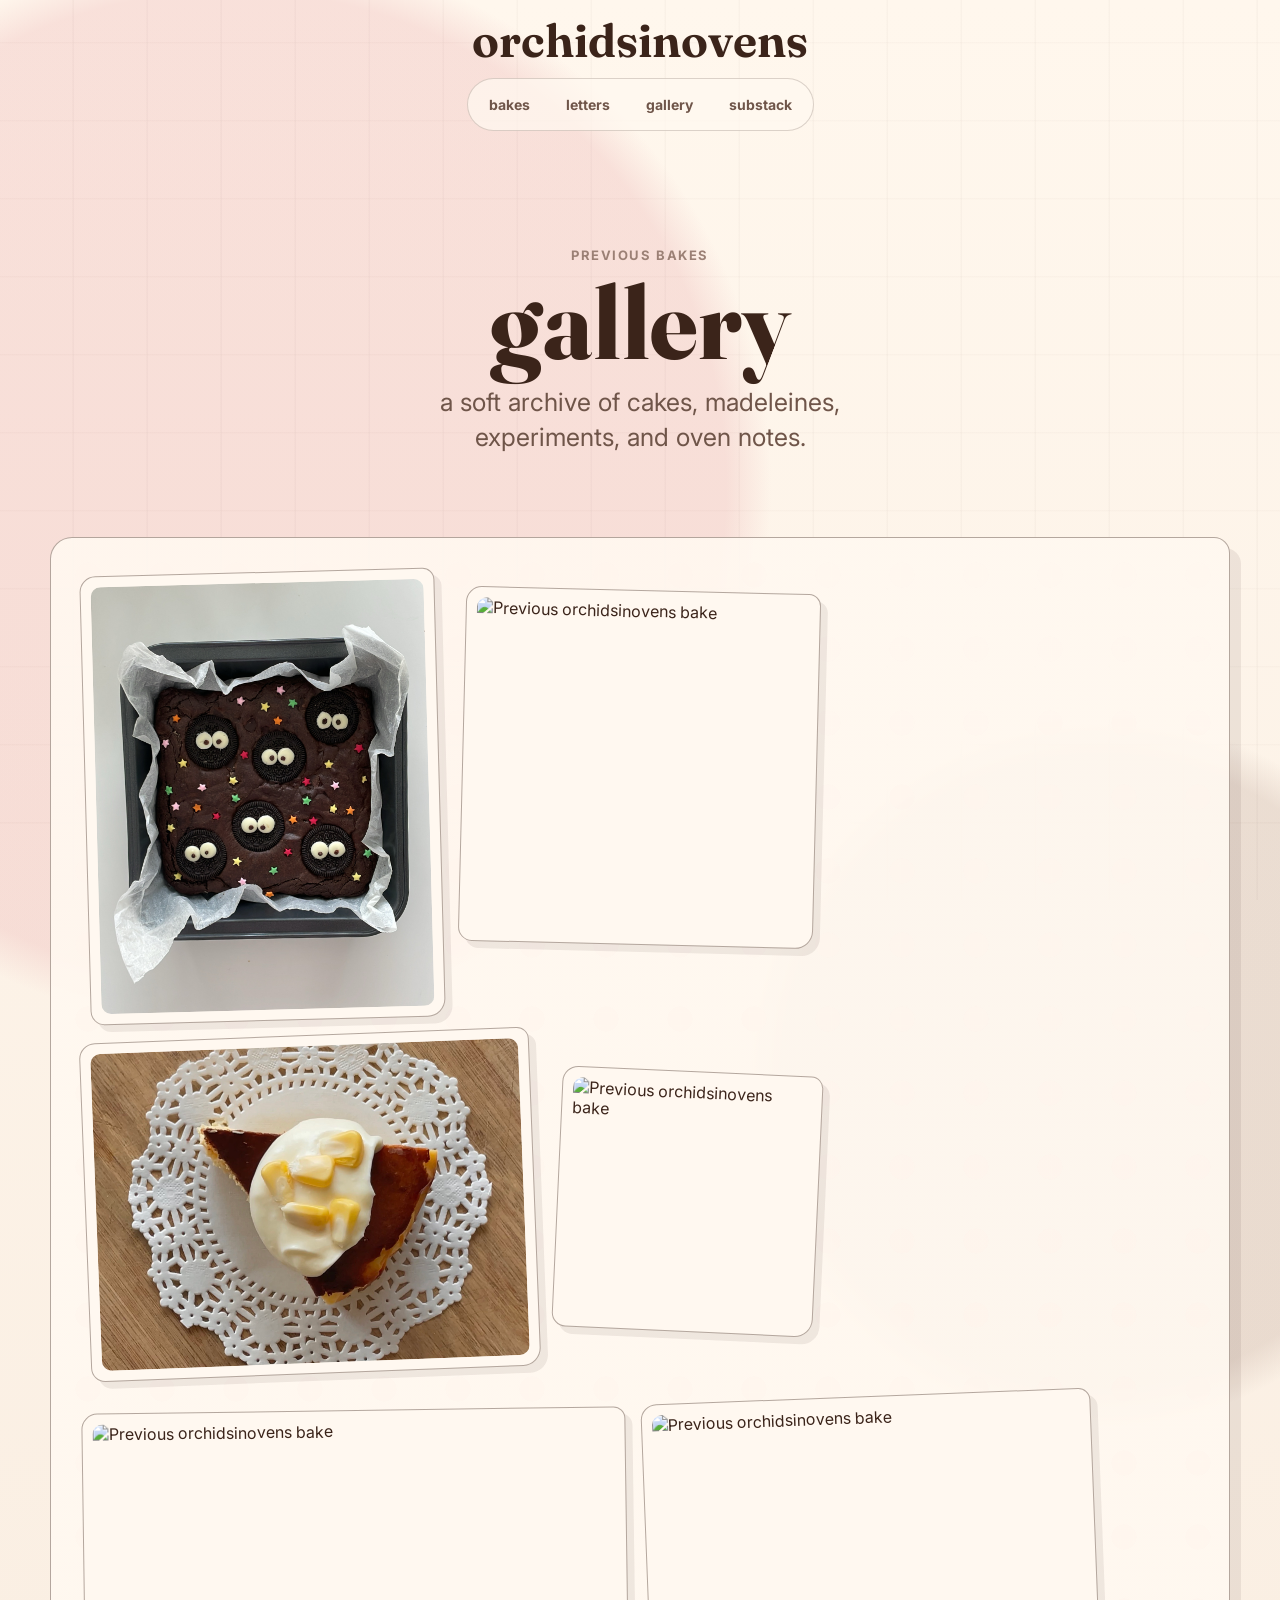
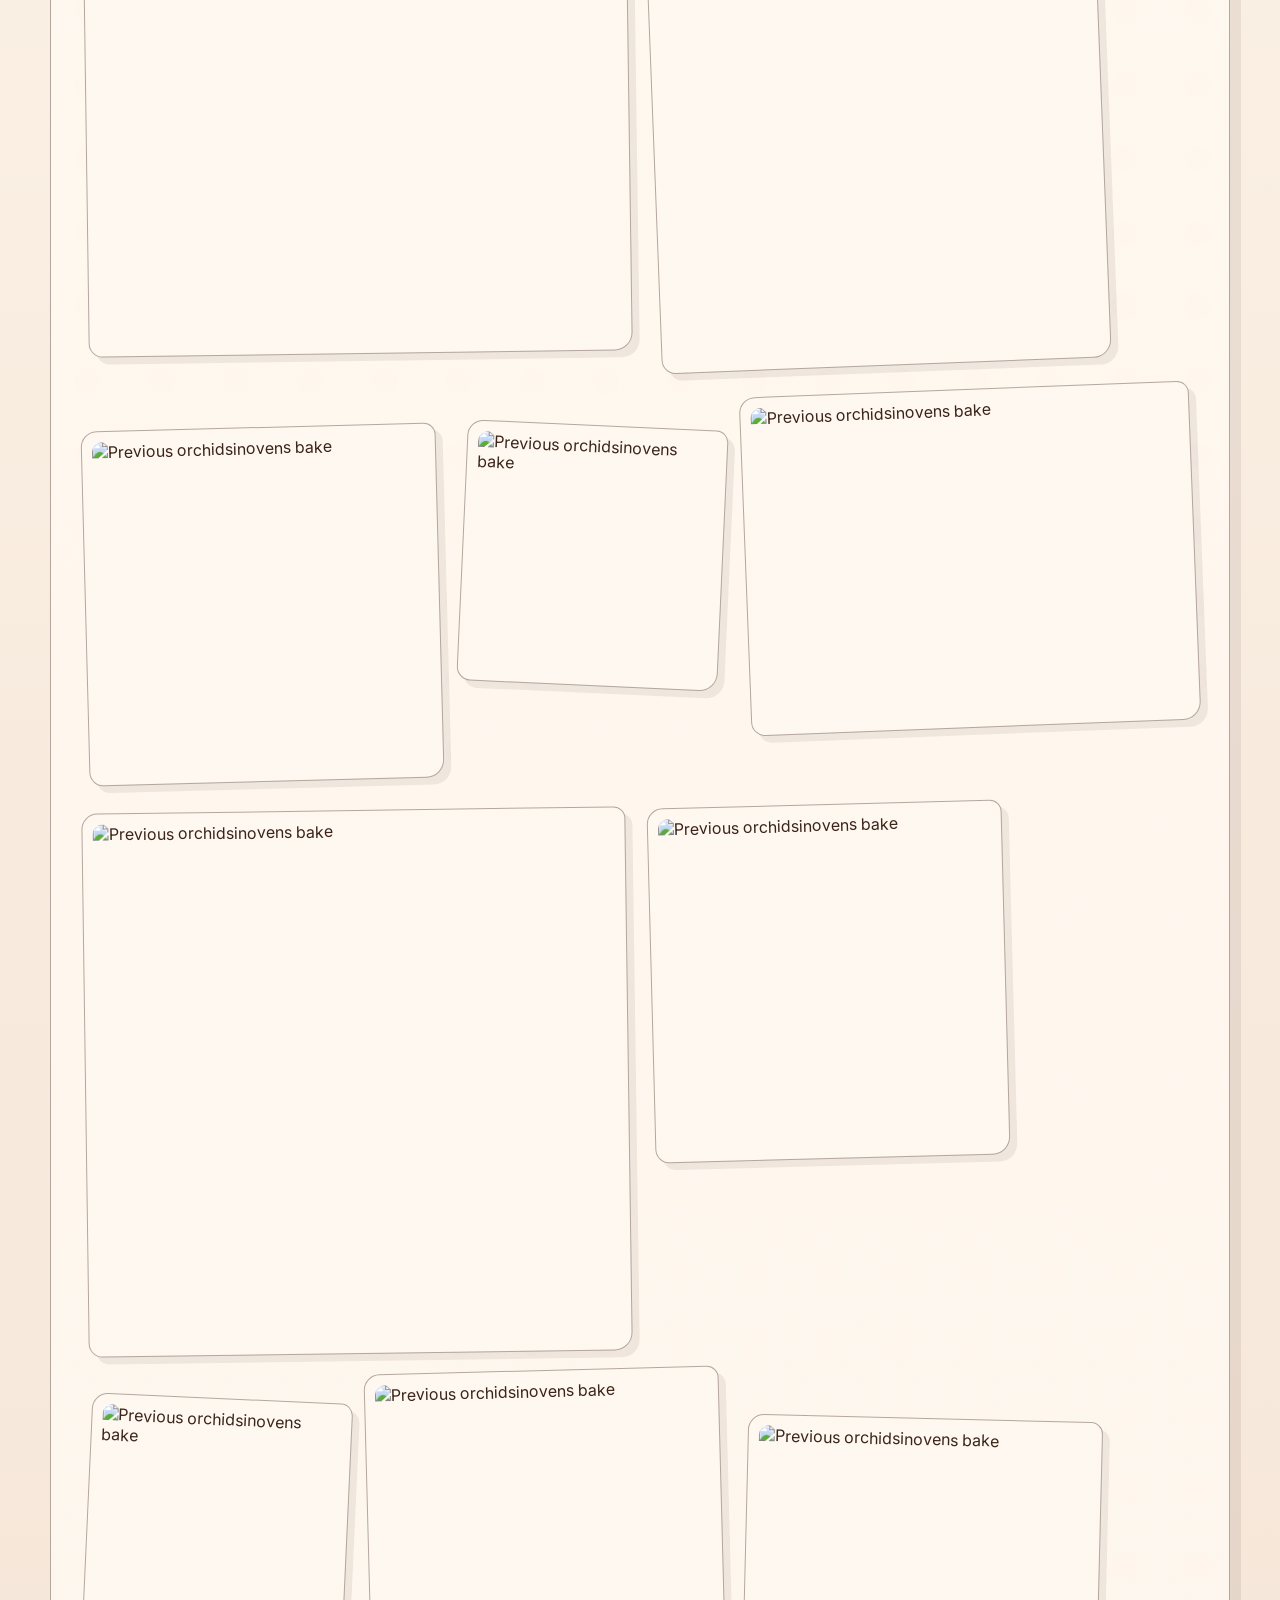
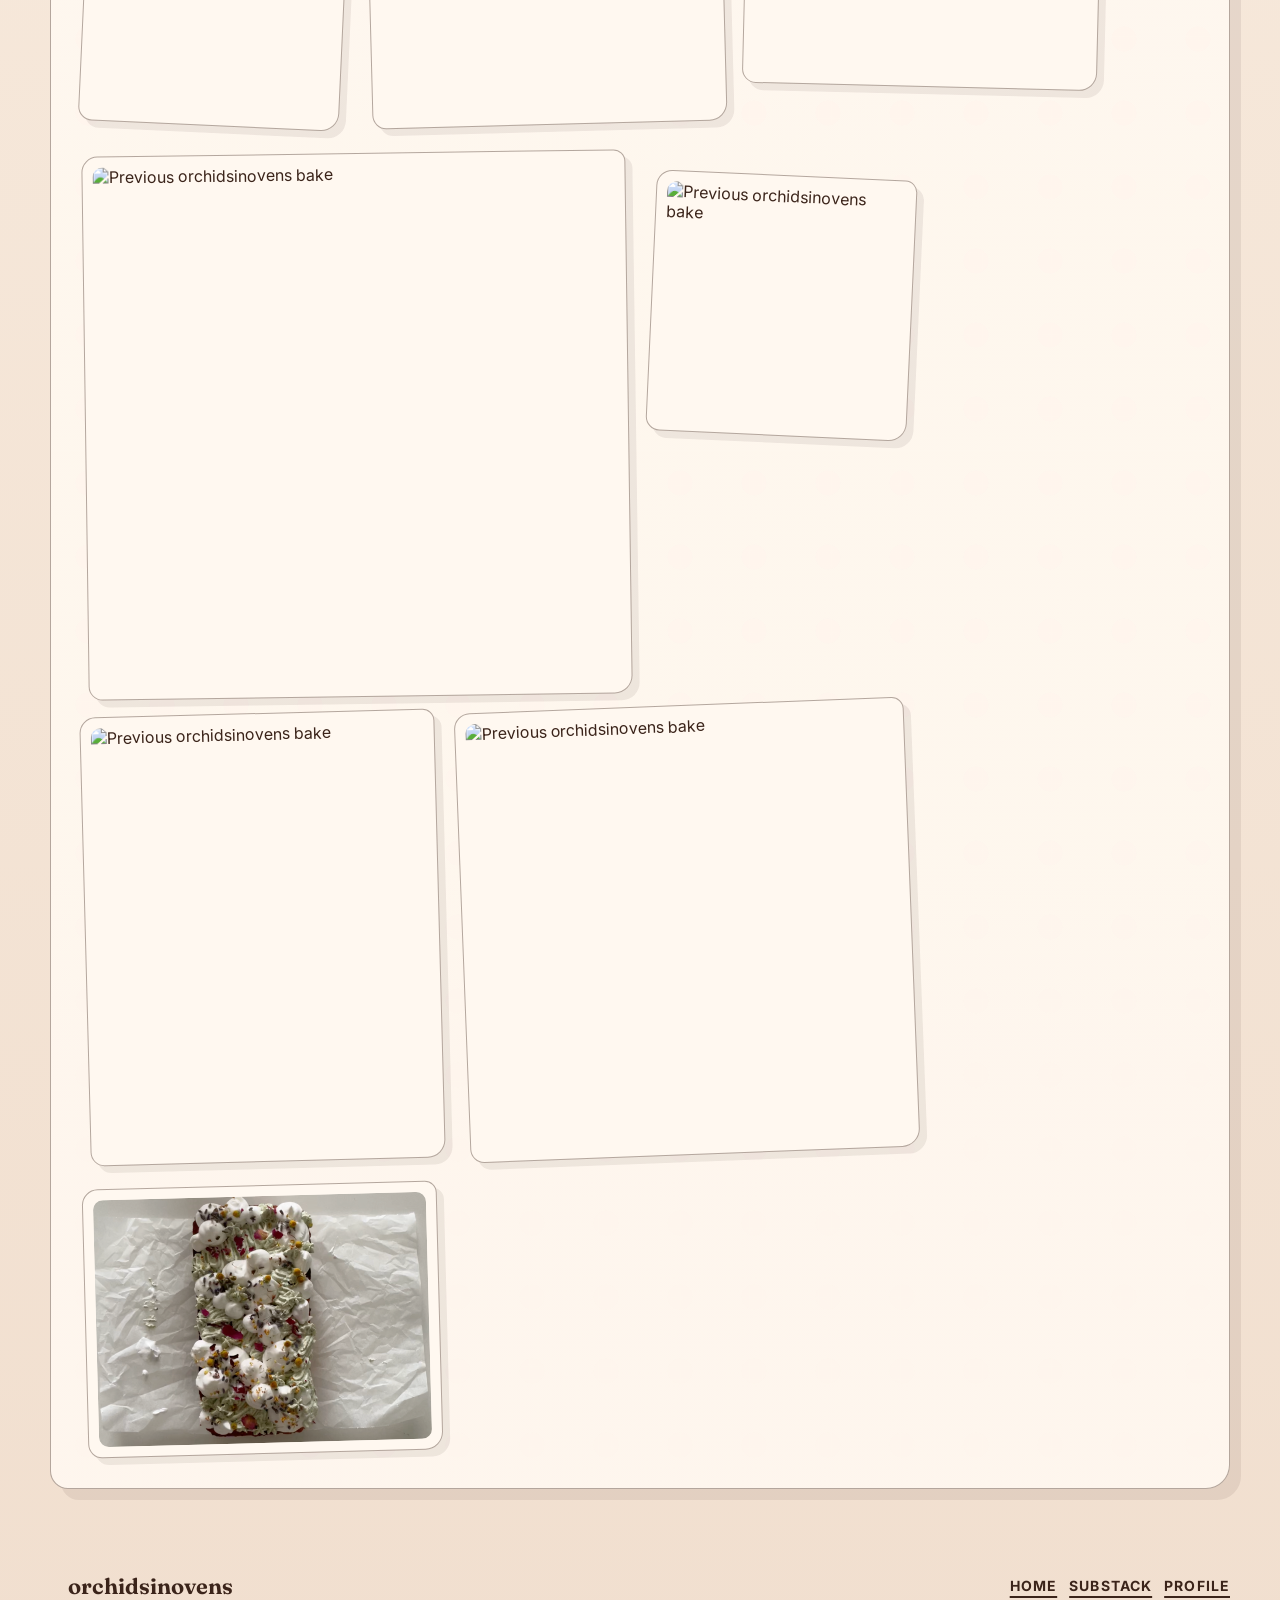
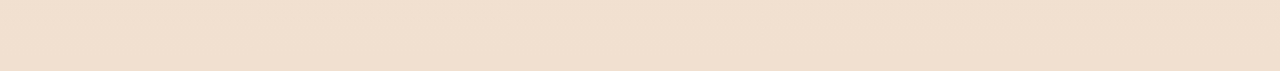
==== gallery.html @ 9a0e417e "Add files via upload" ====
<!doctype html>
<html lang="en">
  <head>
    <meta charset="utf-8">
    <meta name="viewport" content="width=device-width, initial-scale=1">
    <title>gallery / orchidsinovens</title>
    <meta
      name="description"
      content="A gallery archive of previous orchidsinovens bakes."
    >
    <link rel="preconnect" href="https://fonts.googleapis.com">
    <link rel="preconnect" href="https://fonts.gstatic.com" crossorigin>
    <link
      href="https://fonts.googleapis.com/css2?family=Fraunces:opsz,wght@9..144,500;9..144,650;9..144,750&family=Inter:wght@400;500;600;700&display=swap"
      rel="stylesheet"
    >
    <link rel="stylesheet" href="styles.css">
  </head>
  <body>
    <div class="page-shell">
      <header class="site-header" aria-label="Site header">
        <a class="brand-mark" href="index.html" aria-label="orchidsinovens home">
          orchidsinovens
        </a>
        <nav class="nav-links" aria-label="Primary navigation">
          <a href="index.html#bakes">bakes</a>
          <a href="index.html#letters">letters</a>
          <a href="gallery.html">gallery</a>
          <a href="https://orchidsinovens.substack.com/">substack</a>
        </nav>
      </header>

      <main>
        <section class="gallery-hero section-band" aria-labelledby="gallery-title">
          <p class="eyebrow">previous bakes</p>
          <h1 id="gallery-title">gallery</h1>
          <p class="hero-text">
            a soft archive of cakes, madeleines, experiments, and oven notes.
          </p>
        </section>

        <section class="gallery-board section-band" aria-label="Bake photo gallery">
          <figure class="gallery-card tall">
            <img src="[data-uri]" alt="Previous orchidsinovens bake">
          </figure>
          <figure class="gallery-card">
            <img src="[data-uri]" alt="Previous orchidsinovens bake">
          </figure>
          <figure class="gallery-card wide">
            <img src="[data-uri]" alt="Previous orchidsinovens bake">
          </figure>
          <figure class="gallery-card">
            <img src="[data-uri]" alt="Previous orchidsinovens bake">
          </figure>
          <figure class="gallery-card">
            <img src="[data-uri]" alt="Previous orchidsinovens bake">
          </figure>
          <figure class="gallery-card tall">
            <img src="[data-uri]" alt="Previous orchidsinovens bake">
          </figure>
          <figure class="gallery-card">
            <img src="[data-uri]" alt="Previous orchidsinovens bake">
          </figure>
          <figure class="gallery-card">
            <img src="[data-uri]" alt="Previous orchidsinovens bake">
          </figure>
          <figure class="gallery-card wide">
            <img src="[data-uri]" alt="Previous orchidsinovens bake">
          </figure>
          <figure class="gallery-card">
            <img src="[data-uri]" alt="Previous orchidsinovens bake">
          </figure>
          <figure class="gallery-card">
            <img src="[data-uri]" alt="Previous orchidsinovens bake">
          </figure>
          <figure class="gallery-card tall">
            <img src="[data-uri]" alt="Previous orchidsinovens bake">
          </figure>
          <figure class="gallery-card">
            <img src="[data-uri]" alt="Previous orchidsinovens bake">
          </figure>
          <figure class="gallery-card wide">
            <img src="[data-uri]" alt="Previous orchidsinovens bake">
          </figure>
          <figure class="gallery-card">
            <img src="[data-uri]" alt="Previous orchidsinovens bake">
          </figure>
          <figure class="gallery-card">
            <img src="[data-uri]" alt="Previous orchidsinovens bake">
          </figure>
          <figure class="gallery-card tall">
            <img src="[data-uri]" alt="Previous orchidsinovens bake">
          </figure>
          <figure class="gallery-card">
            <img src="[data-uri]" alt="Previous orchidsinovens bake">
          </figure>
          <figure class="gallery-card wide">
            <img src="[data-uri]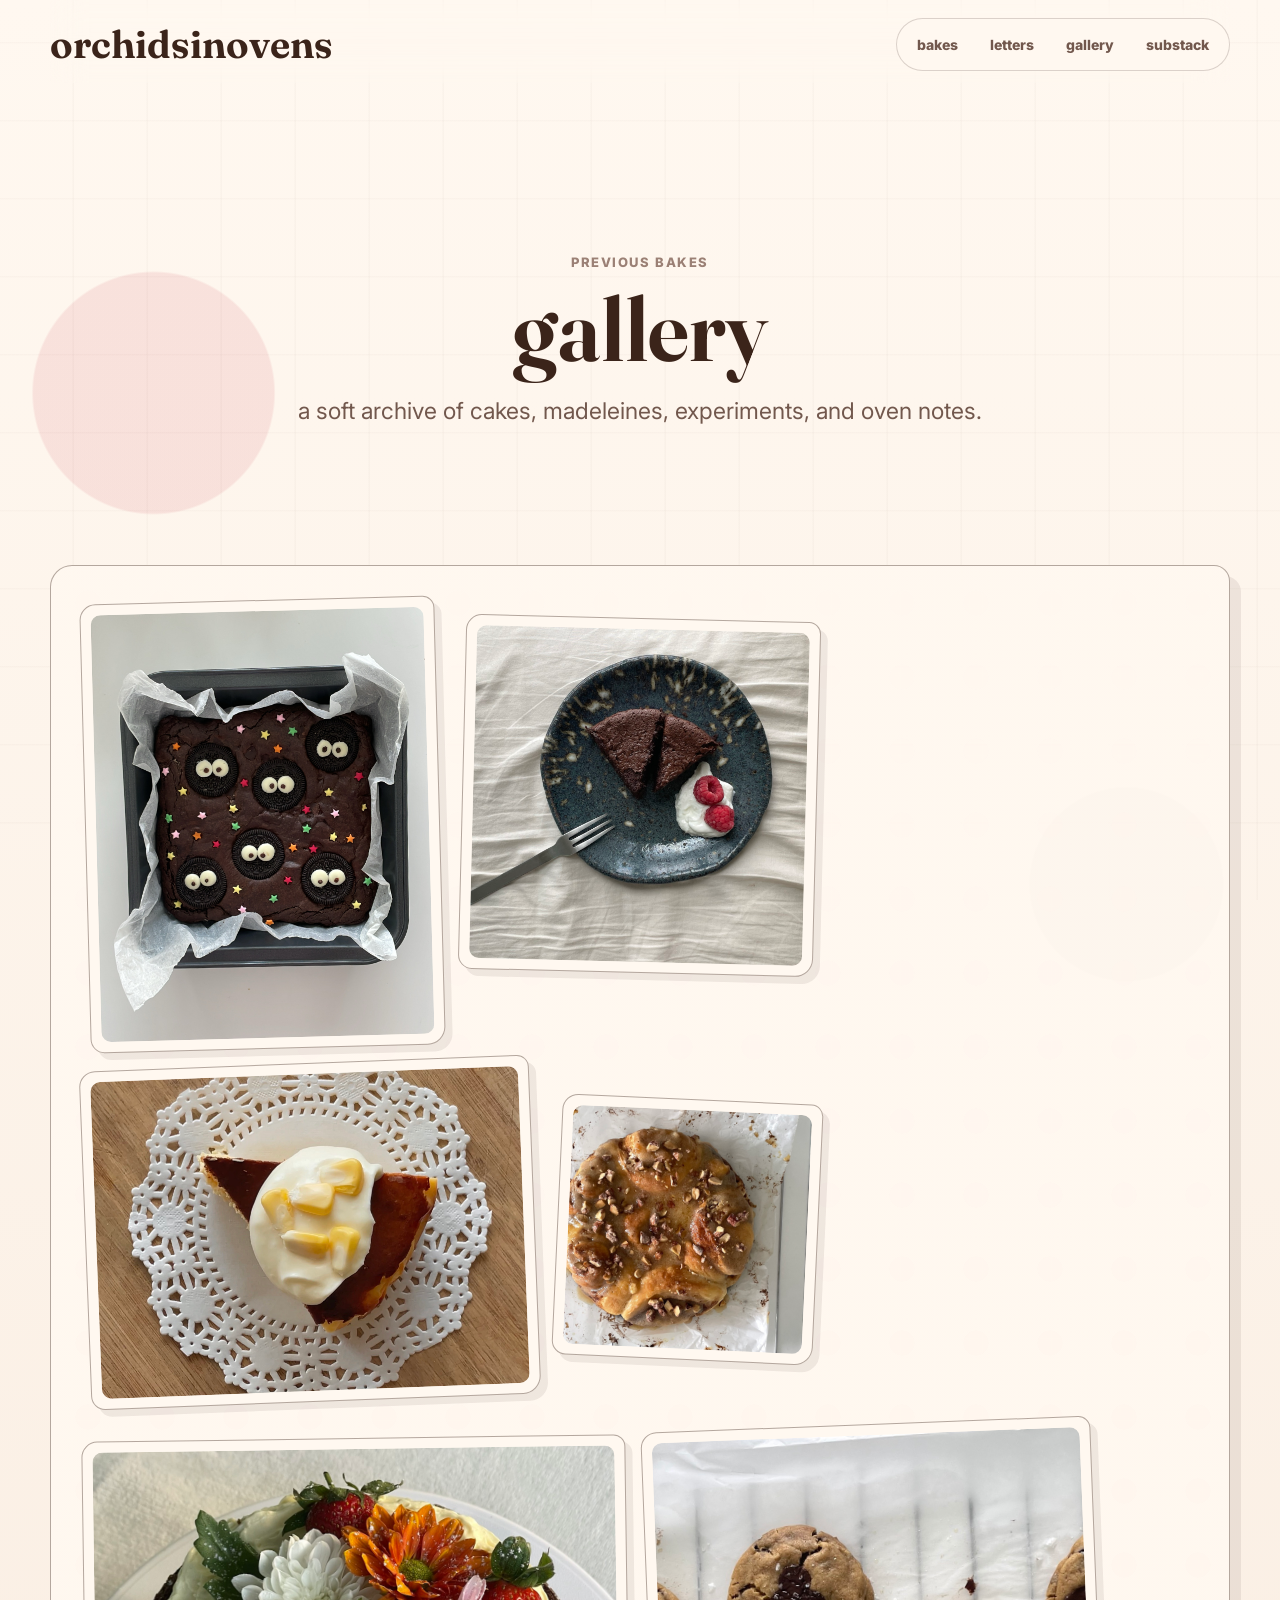
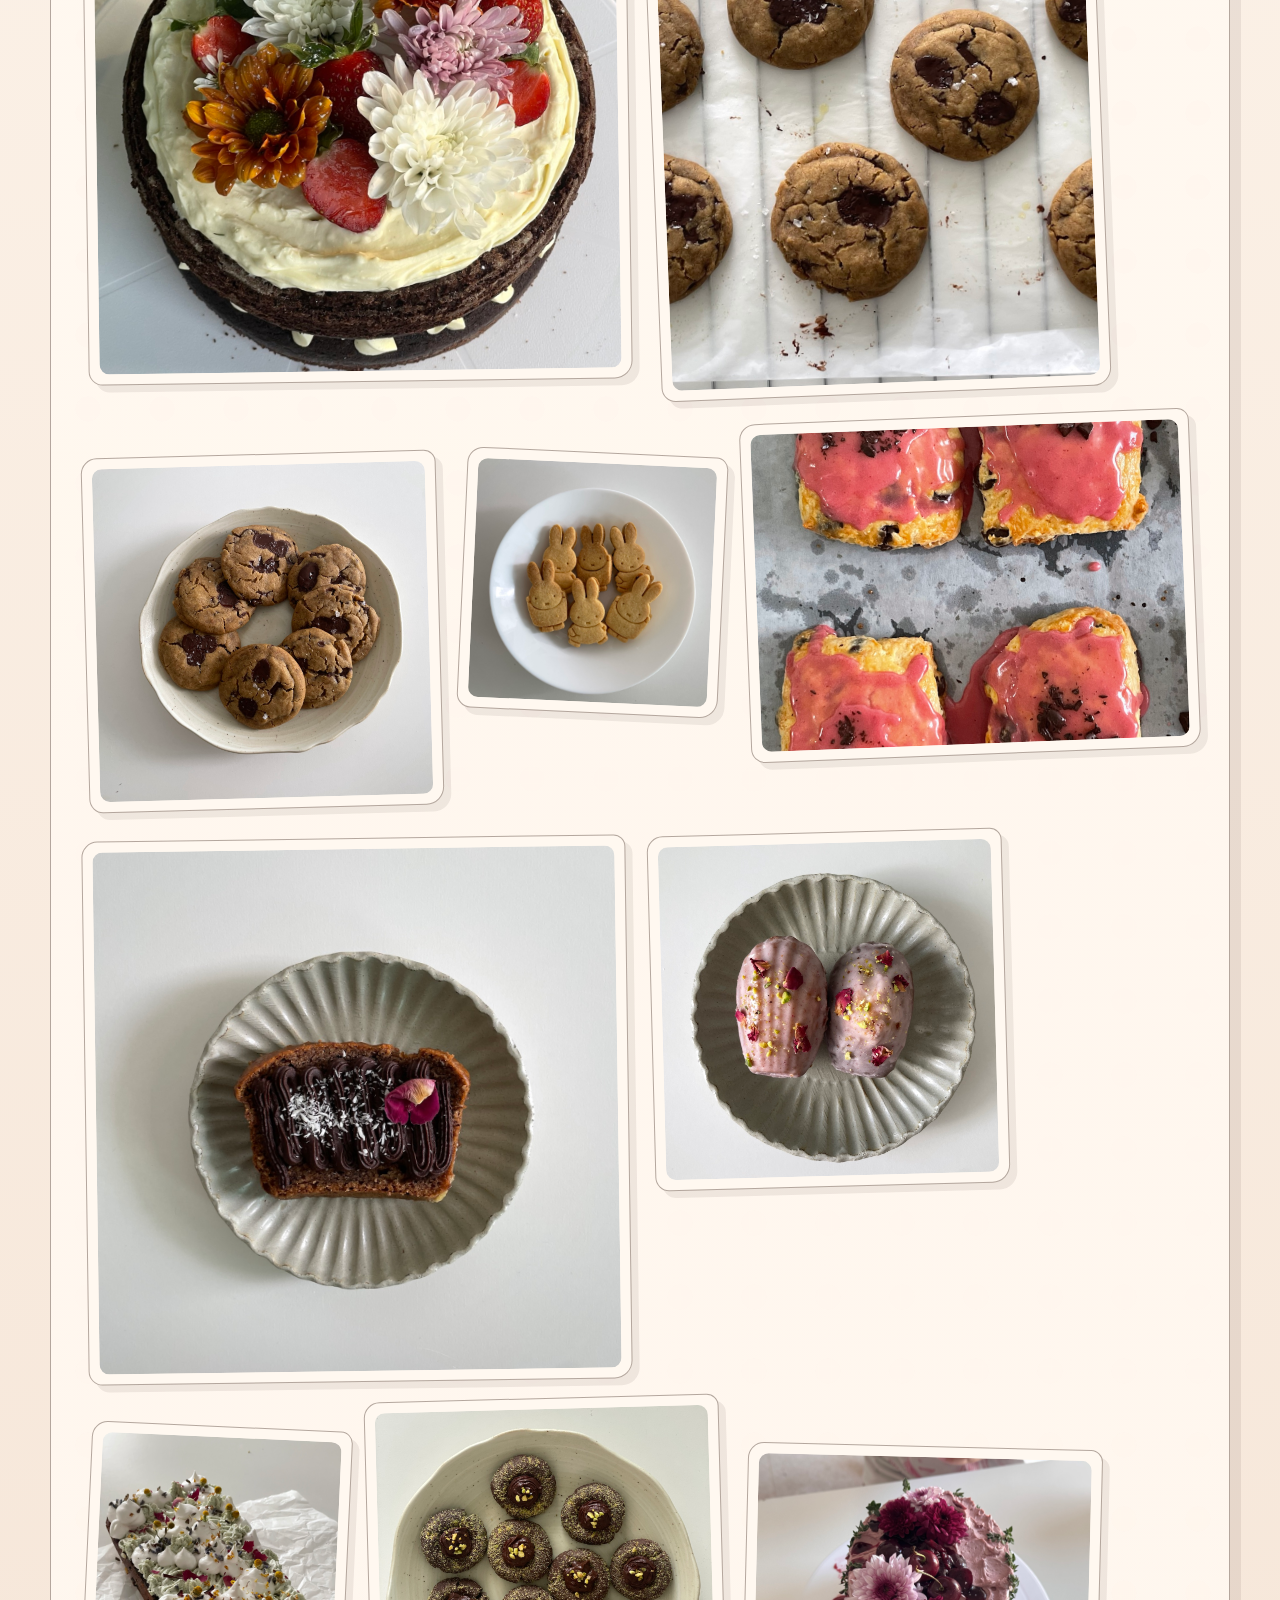
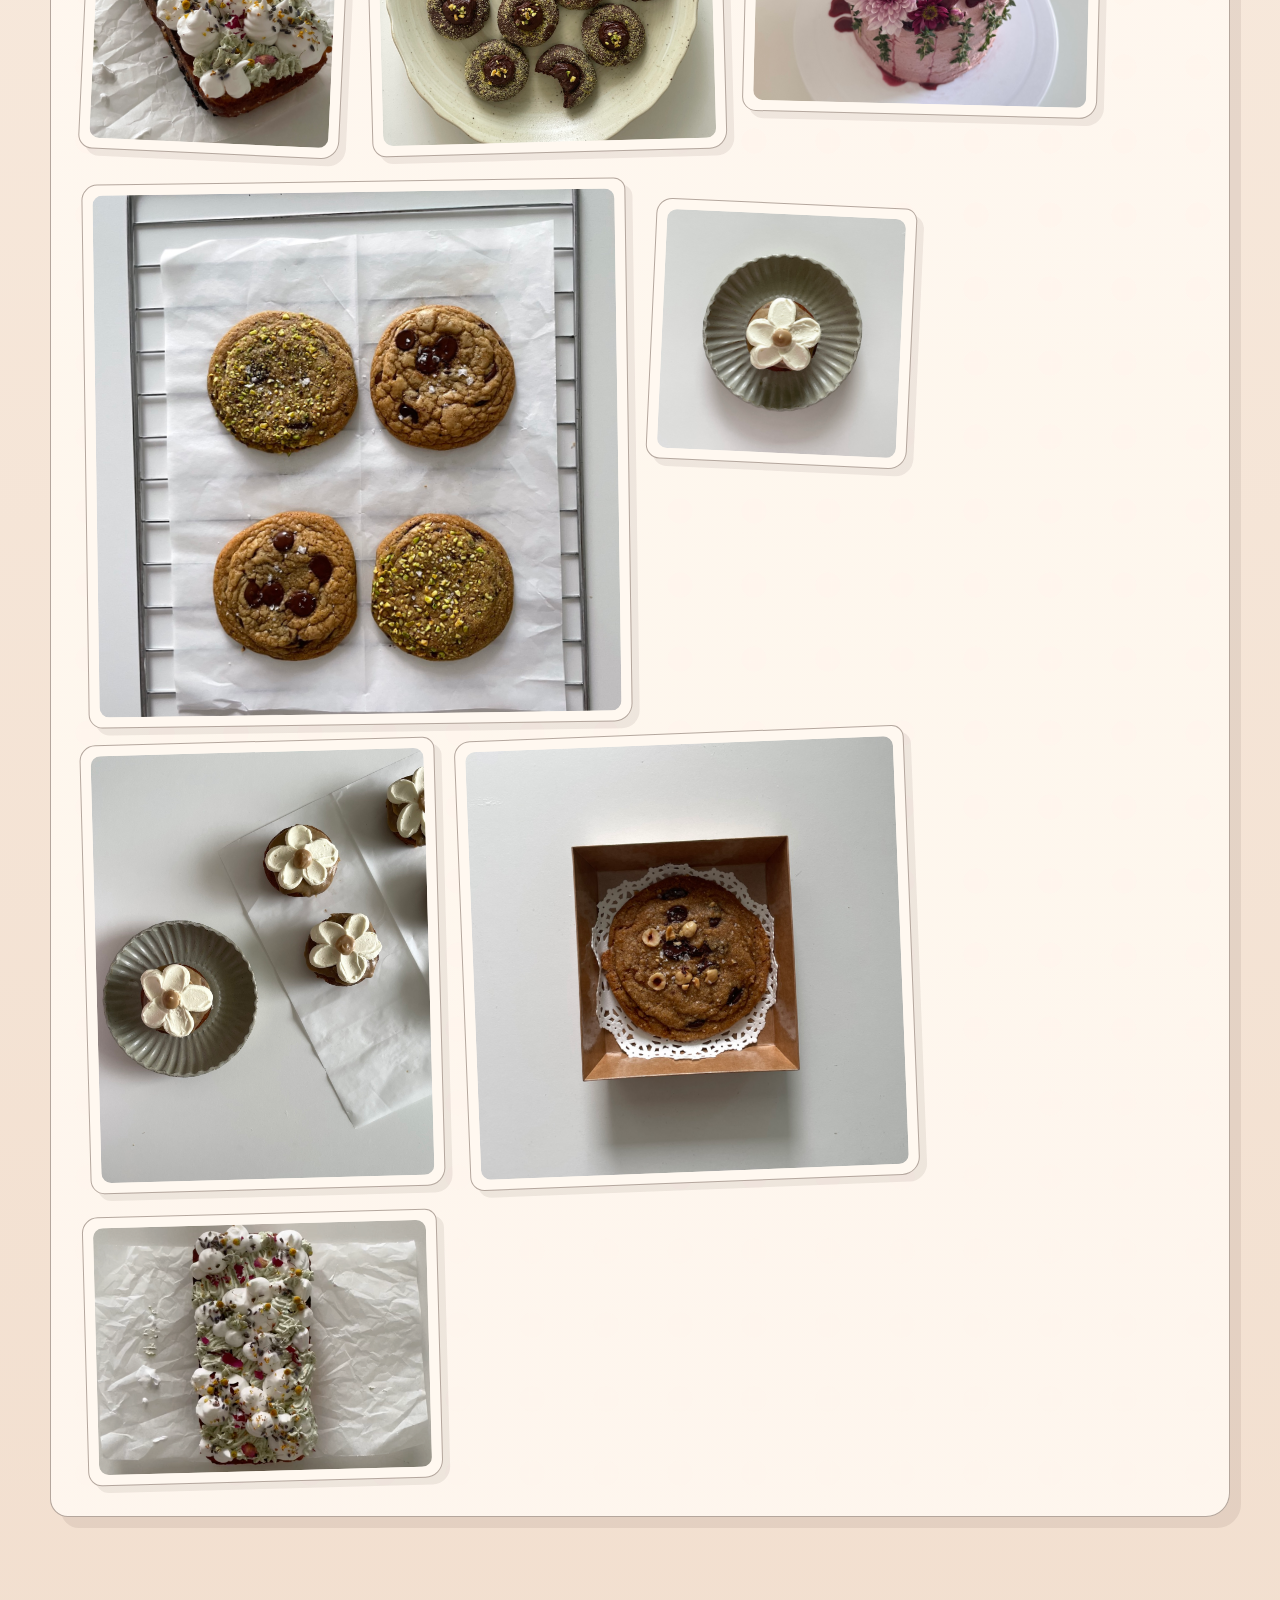
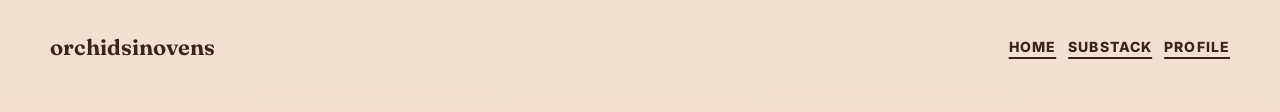
